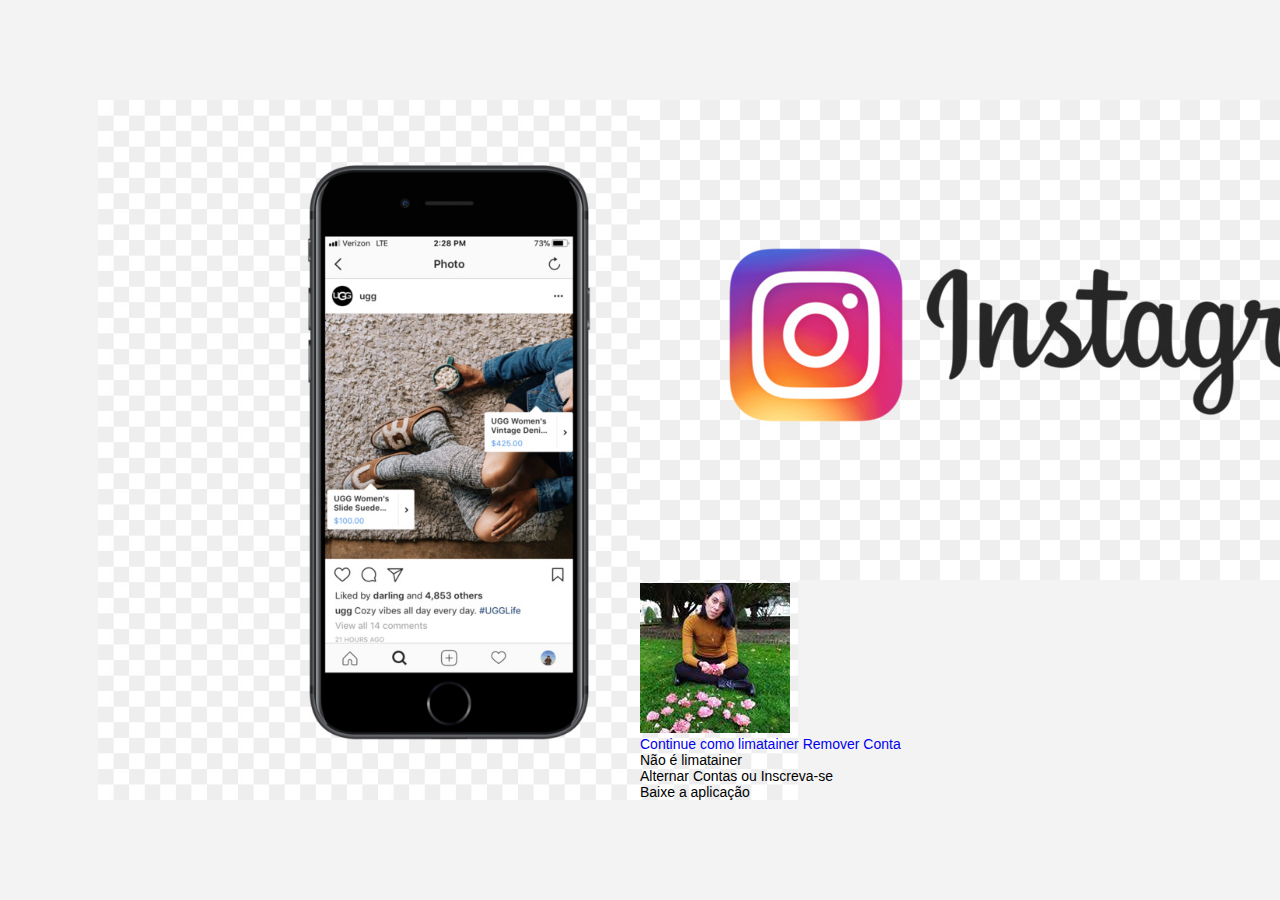
==== instagram/index.html @ 35411708 "vai" ====
<!DOCTYPE html>
<html>
  <head>
    <meta charset="utf-8" />
    <meta name="viewport" content="width=device-width" />
    <title>Instagram</title>
    <link href="style.css" rel="stylesheet" type="text/css" />
  </head>
  <body>
    <div class="instagram-wrapper">
      <div class="instagram-phone">
        <img src="./img/celinsta.jpg" alt="celular" />
      </div>
      <div class="instagram-continue">
        <div class="group">
          <img
            src="./img/logo.jpg"
            class="instagram-logo"
            alt="instagram logo"
          />
          <div class="profile-photo">
            <img src="./img/lima.jpeg" alt="foto de perfil" />
          </div>
          <a href="#" class="instagram-login">Continue como limatainer</a>
          <a href="#" class="instagram-logout">Remover Conta</a>
        </div>
        <div class="group">
          <p class="not-account">Não é limatainer</p>
          <p class="notaccount">
            <span class="link-blue">Alternar Contas</span>
            ou
            <span class="link-blue">Inscreva-se</span>
          </p>
        </div>
        <div class="get-the-app">
          <p class="get-app">Baixe a aplicação</p>
          <div class="download">
            <a href="#" class="app-download"></a>
            <a href="#" class="app-download"></a>
          </div>
        </div>
      </div>
    </div>

    <script src="script.js"></script>
  </body>
</html>
---- instagram/style.css ----
* {
  padding: 0;
  margin: 0;
  box-sizing: border-box;
  text-decoration: none;
  font-family: sans-serif;
  font-size: 14px;
}

body {
  width: 100%;
  min-height: 100vh;
  background-color: rgb(243, 243, 243);
  margin: 0;
  padding: 0;
  display: flex;
  justify-content: center;
}
.instagram-wrapper {
  display: flex;
  align-items: center;
  justify-content: start;
  width: 60%;
  height: 100vh;
}
.instagram-phone {
  display: flex;
  align-items: center;
  justify-content: center;
  width: 50%;
}
.instagram-phone img {
  height: 50rem;
}
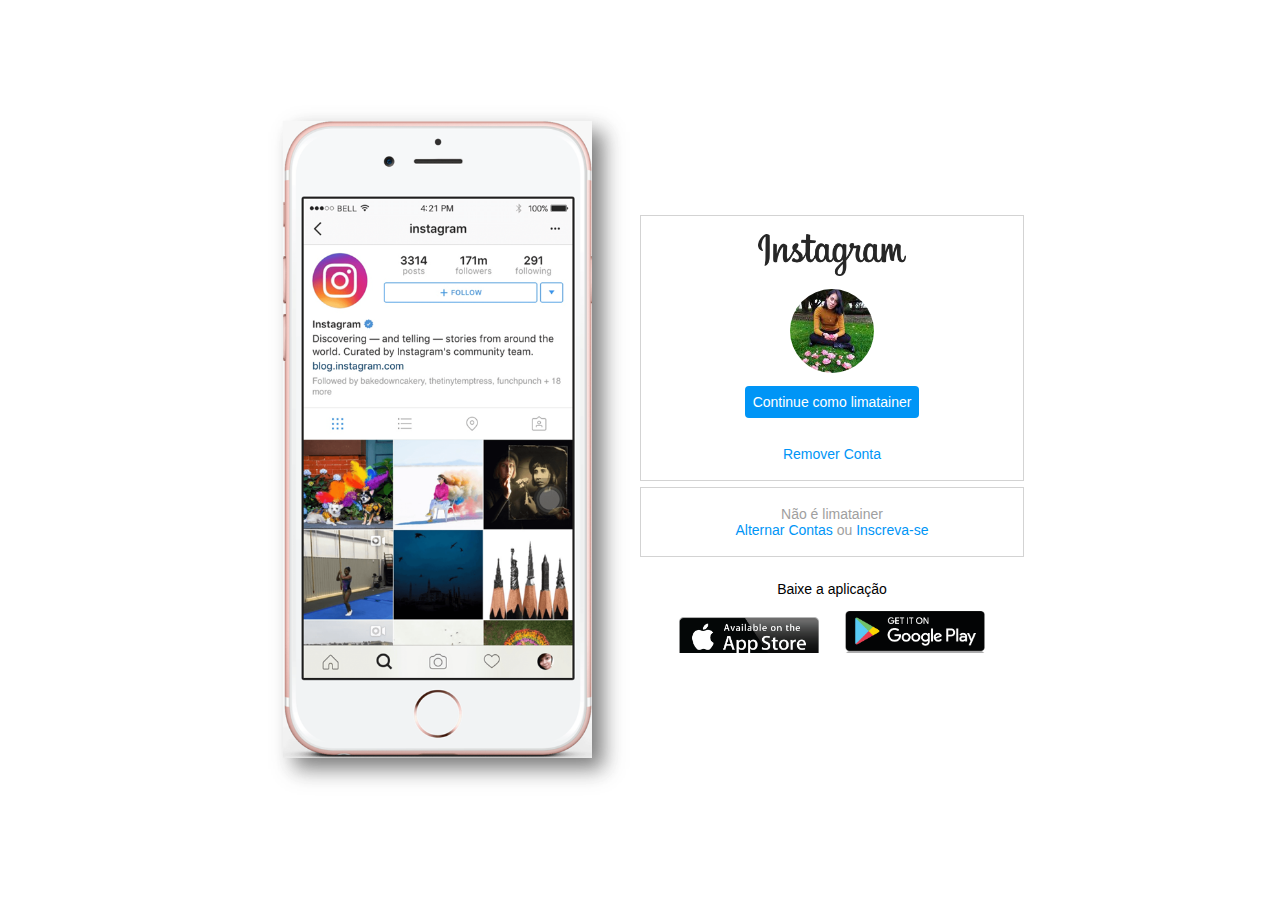
==== commit 65a33fc4: "final" ====
--- a/instagram/index.html
+++ b/instagram/index.html
@@ -9,12 +9,12 @@
   <body>
     <div class="instagram-wrapper">
       <div class="instagram-phone">
-        <img src="./img/celinsta.jpg" alt="celular" />
+        <img src="./img/cel.png" alt="celular" />
       </div>
       <div class="instagram-continue">
         <div class="group">
           <img
-            src="./img/logo.jpg"
+            src="./img/logos.png"
             class="instagram-logo"
             alt="instagram logo"
           />
@@ -26,7 +26,7 @@
         </div>
         <div class="group">
           <p class="not-account">Não é limatainer</p>
-          <p class="notaccount">
+          <p class="not-account">
             <span class="link-blue">Alternar Contas</span>
             ou
             <span class="link-blue">Inscreva-se</span>
--- a/instagram/style.css
+++ b/instagram/style.css
@@ -10,7 +10,7 @@
 body {
   width: 100%;
   min-height: 100vh;
-  background-color: rgb(243, 243, 243);
+  background-color: rgb(255, 255, 255);
   margin: 0;
   padding: 0;
   display: flex;
@@ -32,3 +32,102 @@
 .instagram-phone img {
   height: 50rem;
 }
+.instagram-continue {
+  display: flex;
+  align-items: center;
+  justify-content: space-around;
+  flex-direction: column;
+  width: 50%;
+  min-height: 34rem;
+}
+.group {
+  display: flex;
+  justify-content: space-between;
+  align-items: center;
+  flex-direction: column;
+  background-color: #ffffff;
+  width: 100%;
+  padding: 1.3rem 0;
+  border: 1px solid lightgray;
+}
+.group:nth-child(1) {
+  min-height: 19rem;
+}
+.instagram-logo {
+  height: 3rem;
+}
+.profile-photo {
+  display: flex;
+  justify-content: center;
+  align-items: center;
+  border-radius: 50%;
+  overflow: hidden;
+}
+.profile-photo img {
+  height: 6rem;
+}
+.instagram-login {
+  background-color: #0095f6;
+  color: #ffffff;
+  padding: 8px;
+  border-radius: 4px;
+}
+.instagram-logout {
+  color: #0095f6;
+  margin-top: 1rem;
+}
+.not-account {
+  color: rgb(160, 160, 160);
+}
+.link-blue {
+  color: #0095f6;
+}
+.get-the-app {
+  display: flex;
+  flex-direction: column;
+  align-items: center;
+  justify-content: center;
+  width: 100%;
+  padding: 1.3rem 0;
+}
+.download {
+  display: flex;
+  width: 100%;
+  justify-content: space-evenly;
+  align-items: center;
+  padding: 1rem;
+}
+.app-download {
+  height: 3rem;
+  width: 10rem;
+  background-size: cover;
+}
+.app-download:nth-child(1) {
+  background-image: url('./img/apple-button.png');
+}
+.app-download:nth-child(2) {
+  background-image: url('./img/play.png');
+}
+/*media queries*/
+@media (max-width: 1024px) {
+  .instagram-wrapper {
+    width: 90%;
+  }
+}
+@media (max-width: 650px) {
+  .body {
+    background-color: #ffffff;
+  }
+  .instagram-wrapper {
+    width: 90%;
+  }
+  .instagram-phone {
+    display: none;
+  }
+  .instagram-continue {
+    width: 100%;
+  }
+  .group {
+    border: 1px solid transparent;
+  }
+}
